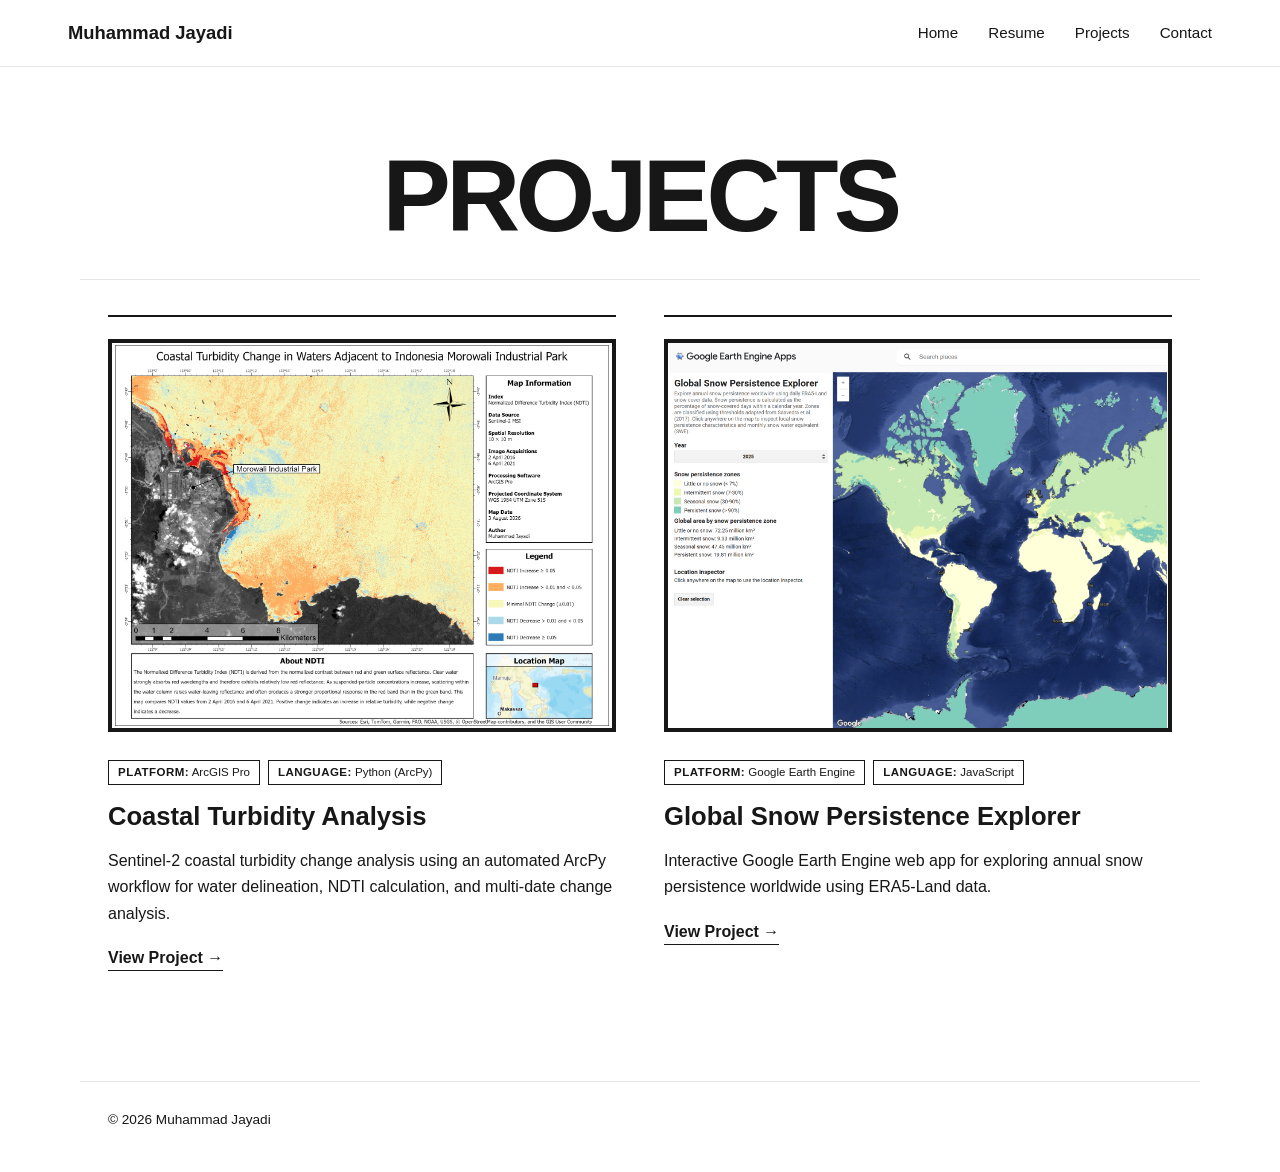
==== projects.html @ cecbf2db "Complete static HTML portfolio redesign" ====
<!DOCTYPE html>
<html lang="en">

<head>
  <meta charset="UTF-8">
  <meta name="viewport" content="width=device-width, initial-scale=1.0">

  <title>Projects | Muhammad Jayadi</title>

  <link rel="stylesheet" href="styles.css">

  <style>

    .portfolio-index-heading {
      max-width: 1120px;
      margin: 0 auto;
      padding: 80px 28px 35px;
      text-align: center;
    }

    .portfolio-index-heading h1 {
      font-size: clamp(4rem, 8vw, 7rem);
      line-height: 0.95;
      letter-spacing: -0.045em;
      font-weight: 800;
    }

    .portfolio-index-grid {
      padding-top: 35px;
    }

    .project-metadata {
      display: flex;
      flex-wrap: wrap;
      gap: 8px;
      margin-bottom: 16px;
    }

    .metadata-tag {
      display: inline-block;
      border: 1px solid #171717;
      padding: 6px 9px;
      font-size: 0.72rem;
      line-height: 1;
    }

    .metadata-tag strong {
      font-weight: 800;
      letter-spacing: 0.04em;
    }

    @media (max-width: 800px) {

      .portfolio-index-heading {
        padding-top: 60px;
        padding-bottom: 25px;
      }

      .portfolio-index-grid {
        padding-top: 25px;
      }

    }

  </style>

</head>


<body>

  <!-- Navigation -->

  <header class="site-header">

    <nav class="navbar">

      <a class="site-name" href="index.html">
        Muhammad Jayadi
      </a>

      <ul class="nav-links">
        <li><a href="index.html">Home</a></li>
        <li><a href="resume.html">Resume</a></li>
        <li><a href="projects.html">Projects</a></li>
        <li><a href="contact.html">Contact</a></li>
      </ul>

    </nav>

  </header>


  <main>

    <!-- Page Heading -->

    <section class="portfolio-index-heading">
      <h1>PROJECTS</h1>
    </section>


    <!-- Projects Grid -->

    <section class="projects-section portfolio-index-grid">

      <div class="projects-grid">


        <!-- Coastal Turbidity Analysis -->

        <article class="project-card">

          <a
            class="project-image project-image-map"
            href="coastal-turbidity-analysis.html"
          >

            <img
              src="images/morowali_turbidity_map.png"
              alt="Coastal turbidity change map near the Indonesia Morowali Industrial Park"
            >

          </a>


          <div class="project-content">

            <div class="project-metadata">

              <span class="metadata-tag">
                <strong>PLATFORM:</strong> ArcGIS Pro
              </span>

              <span class="metadata-tag">
                <strong>LANGUAGE:</strong> Python (ArcPy)
              </span>

            </div>


            <h3>
              Coastal Turbidity Analysis
            </h3>

            <p>
              Sentinel-2 coastal turbidity change analysis using an automated
              ArcPy workflow for water delineation, NDTI calculation, and
              multi-date change analysis.
            </p>

            <a
              class="project-link"
              href="coastal-turbidity-analysis.html"
            >
              View Project →
            </a>

          </div>

        </article>


        <!-- Global Snow Persistence Explorer -->

        <article class="project-card">

          <a
            class="project-image"
            href="global-snow-persistence-explorer.html"
          >

            <img
              src="images/snow_persistence_explorer.png"
              alt="Global Snow Persistence Explorer Google Earth Engine web app"
            >

          </a>


          <div class="project-content">

            <div class="project-metadata">

              <span class="metadata-tag">
                <strong>PLATFORM:</strong> Google Earth Engine
              </span>

              <span class="metadata-tag">
                <strong>LANGUAGE:</strong> JavaScript
              </span>

            </div>


            <h3>
              Global Snow Persistence Explorer
            </h3>

            <p>
              Interactive Google Earth Engine web app for exploring annual
              snow persistence worldwide using ERA5-Land data.
            </p>

            <a
              class="project-link"
              href="global-snow-persistence-explorer.html"
            >
              View Project →
            </a>

          </div>

        </article>


      </div>

    </section>

  </main>


  <!-- Footer -->

  <footer class="site-footer">
    <p>© 2026 Muhammad Jayadi</p>
  </footer>

</body>

</html>
---- styles.css ----
/* -------------------------------------------------------
   Base
------------------------------------------------------- */

* {
  box-sizing: border-box;
  margin: 0;
  padding: 0;
}

html {
  scroll-behavior: smooth;
}

body {
  font-family: "Segoe UI", Arial, Helvetica, sans-serif;
  background: #ffffff;
  color: #171717;
}

a {
  color: inherit;
  text-decoration: none;
}

img {
  display: block;
  max-width: 100%;
}


/* -------------------------------------------------------
   Navigation
------------------------------------------------------- */

.site-header {
  width: 100%;
  background: #ffffff;
  border-bottom: 1px solid #e5e5e5;
}

.navbar {
  max-width: 1200px;
  margin: 0 auto;
  padding: 22px 28px;

  display: flex;
  align-items: center;
  justify-content: space-between;
}

.site-name {
  font-size: 1.15rem;
  font-weight: 700;
}

.nav-links {
  list-style: none;

  display: flex;
  align-items: center;
  gap: 30px;
}

.nav-links a {
  font-size: 0.95rem;
  padding-bottom: 4px;

  border-bottom: 2px solid transparent;

  transition: border-color 0.2s ease;
}

.nav-links a:hover {
  border-bottom-color: #171717;
}


/* -------------------------------------------------------
   Hero
------------------------------------------------------- */

.hero {
  max-width: 1200px;
  margin: 0 auto;
  padding: 80px 28px 100px;

  display: grid;
  grid-template-columns:
    minmax(300px, 0.9fr)
    minmax(0, 1.2fr);

  gap: 72px;
  align-items: center;
}

.hero-image img {
  width: 100%;
  aspect-ratio: 4 / 5;

  object-fit: cover;
  object-position: center;
}

.hero-content h1 {
  font-size: clamp(2.8rem, 4.5vw, 4.8rem);
  line-height: 1;
  letter-spacing: -0.04em;
  font-weight: 800;
  margin-bottom: 30px;
  white-space: nowrap;
}

@media (max-width: 800px) {
  .hero-content h1 {
    white-space: normal;
  }
}

.hero-intro {
  max-width: 720px;

  font-size: 1.1rem;
  line-height: 1.7;
}

.hero-links {
  display: flex;
  flex-wrap: wrap;

  gap: 12px;
  margin: 32px 0;
}

.hero-links a {
  border: 1px solid #171717;

  padding: 11px 18px;

  font-size: 0.95rem;
  font-weight: 600;

  transition:
    background 0.2s ease,
    color 0.2s ease;
}

.hero-links .primary-button {
  background: #171717;
  color: #ffffff;
}

.hero-links a:hover {
  background: #171717;
  color: #ffffff;
}

.hero-interests {
  border-top: 1px solid #dddddd;
  padding-top: 22px;

  font-size: 0.95rem;
  line-height: 1.7;
}


/* -------------------------------------------------------
   Shared
------------------------------------------------------- */

.section-label {
  font-size: 0.8rem;
  font-weight: 700;
  letter-spacing: 0.14em;
}

.section-heading {
  margin-bottom: 46px;
}

.section-heading .section-label {
  margin-bottom: 10px;
}

.section-heading h2 {
  font-size: clamp(2.5rem, 3.7vw, 3.8rem);
  line-height: 1;
  letter-spacing: -0.035em;
}


/* -------------------------------------------------------
   Homepage Projects
------------------------------------------------------- */

.projects-section {
  max-width: 1120px;
  margin: 0 auto;

  padding: 90px 28px 110px;

  border-top: 1px solid #e5e5e5;
}

.projects-grid {
  display: grid;
  grid-template-columns: repeat(2, minmax(0, 1fr));

  gap: 48px;
}

.project-card {
  border-top: 2px solid #171717;
  padding-top: 22px;
}

.project-image {
  display: block;

  width: 100%;
  aspect-ratio: 11 / 8.5;

  overflow: hidden;

  margin-bottom: 28px;

  background: #ffffff;
  border: 4px solid #171717;
}

.project-image img,
.project-image-map img {
  width: 100%;
  height: 100%;

  object-fit: contain;
  object-position: center;

  transition: opacity 0.25s ease;
}

.project-image:hover img {
  opacity: 0.92;
}

.project-type {
  font-size: 0.78rem;
  font-weight: 700;

  letter-spacing: 0.08em;
  text-transform: uppercase;

  margin-bottom: 14px;
}

.project-card h3 {
  font-size: 1.6rem;
  line-height: 1.2;

  margin-bottom: 16px;
}

.project-card p {
  font-size: 1rem;
  line-height: 1.65;
}

.project-link {
  display: inline-block;

  margin-top: 22px;

  font-weight: 700;

  border-bottom: 1px solid #171717;
  padding-bottom: 3px;
}

.project-link:hover {
  opacity: 0.55;
}


/* -------------------------------------------------------
   Contact Section
------------------------------------------------------- */

.contact-section {
  max-width: 1120px;
  margin: 0 auto;

  padding: 90px 28px;

  border-top: 1px solid #e5e5e5;
}

.contact-section .section-label {
  margin-bottom: 12px;
}

.contact-section h2 {
  font-size: clamp(2.5rem, 4vw, 4rem);
  line-height: 1;

  letter-spacing: -0.035em;

  margin-bottom: 24px;
}

.contact-text {
  font-size: 1.05rem;
  line-height: 1.7;

  margin-bottom: 28px;
}

.contact-links {
  display: flex;
  flex-wrap: wrap;

  gap: 12px;
}

.contact-links a {
  border: 1px solid #171717;

  padding: 11px 18px;

  font-size: 0.95rem;
  font-weight: 600;
}

.contact-links a:hover {
  background: #171717;
  color: #ffffff;
}


/* -------------------------------------------------------
   Resume
------------------------------------------------------- */

.resume-page {
  max-width: 1120px;
  margin: 0 auto;

  padding: 80px 28px 120px;
}

.resume-heading {
  text-align: center;

  padding-bottom: 70px;
}

.resume-heading h1 {
  font-size: clamp(4rem, 8vw, 7rem);
  line-height: 0.95;

  letter-spacing: -0.045em;
  font-weight: 800;
}

.resume-section {
  display: grid;
  grid-template-columns: 240px minmax(0, 1fr);

  gap: 60px;

  padding: 46px 0;

  border-top: 2px solid #171717;
}

.resume-section h2 {
  font-size: 1.35rem;
  line-height: 1.2;
}

.resume-section-content {
  min-width: 0;
}

.resume-entry + .resume-entry {
  margin-top: 42px;
}

.resume-entry-heading {
  display: flex;
  justify-content: space-between;
  align-items: flex-start;

  gap: 30px;

  margin-bottom: 12px;
}

.resume-entry h3 {
  font-size: 1.15rem;
  line-height: 1.35;
}

.resume-role {
  margin-top: 3px;

  font-size: 0.98rem;
  font-style: italic;
}

.resume-date {
  flex-shrink: 0;

  font-size: 0.9rem;
  font-weight: 600;

  text-align: right;
}

.resume-entry p {
  line-height: 1.65;
}

.resume-entry ul {
  padding-left: 20px;
  margin-top: 12px;
}

.resume-entry li {
  line-height: 1.65;
}

.resume-entry li + li {
  margin-top: 8px;
}

.publication-entry p {
  font-size: 1rem;
  line-height: 1.75;
}

.resume-groups {
  display: grid;
  grid-template-columns: repeat(3, minmax(0, 1fr));

  gap: 40px;
}

.resume-groups h3 {
  font-size: 1.05rem;
  margin-bottom: 12px;
}

.resume-groups ul {
  padding-left: 18px;
}

.resume-groups li {
  line-height: 1.6;
}

.resume-groups li + li {
  margin-top: 8px;
}

.skills-grid {
  display: grid;
  grid-template-columns: repeat(2, minmax(0, 1fr));

  gap: 34px 50px;
}

.skills-grid h3 {
  font-size: 1rem;
  margin-bottom: 8px;
}

.skills-grid p {
  line-height: 1.65;
}


/* -------------------------------------------------------
   Portfolio Page
------------------------------------------------------- */

.portfolio-page {
  max-width: 1120px;
  margin: 0 auto;

  padding: 80px 28px 120px;
}


/* Portfolio Heading */

.portfolio-heading {
  max-width: 800px;

  margin-bottom: 90px;
}

.portfolio-heading h1 {
  font-size: clamp(4rem, 8vw, 7rem);
  line-height: 0.95;

  letter-spacing: -0.045em;
  font-weight: 800;

  margin-bottom: 28px;
}

.portfolio-heading p {
  max-width: 650px;

  font-size: 1.15rem;
  line-height: 1.7;
}


/* Individual Projects */

.portfolio-project {
  display: grid;
  grid-template-columns: 90px minmax(0, 1fr);

  gap: 50px;

  padding: 70px 0 100px;

  border-top: 3px solid #171717;
}

.portfolio-project-number {
  font-size: 1.1rem;
  font-weight: 800;

  padding-top: 6px;
}

.portfolio-project-main {
  min-width: 0;
}

.portfolio-project-header {
  max-width: 850px;

  margin-bottom: 38px;
}

.portfolio-project-header h2 {
  font-size: clamp(2.3rem, 4vw, 4rem);
  line-height: 1;

  letter-spacing: -0.035em;

  margin-bottom: 15px;
}

.portfolio-project-subtitle {
  max-width: 780px;

  font-size: 1.05rem;
  line-height: 1.6;
}


/* Portfolio Image */

.portfolio-project-image {
  display: block;

  width: 100%;
  aspect-ratio: 11 / 8.5;

  margin-bottom: 42px;

  overflow: hidden;

  border: 4px solid #171717;
  background: #ffffff;
}

.portfolio-project-image img {
  width: 100%;
  height: 100%;

  object-fit: contain;
  object-position: center;

  transition: opacity 0.25s ease;
}

.portfolio-project-image:hover img {
  opacity: 0.92;
}


/* Portfolio Details */

.portfolio-project-details {
  display: grid;
  grid-template-columns: repeat(2, minmax(0, 1fr));

  gap: 60px;

  padding-top: 8px;
}

.portfolio-project-details h3 {
  font-size: 1.05rem;

  margin-bottom: 14px;
}

.portfolio-project-details p {
  line-height: 1.7;
}

.portfolio-project-details p + p {
  margin-top: 14px;
}

.portfolio-project-details ul {
  padding-left: 20px;
}

.portfolio-project-details li {
  line-height: 1.65;
}

.portfolio-project-details li + li {
  margin-top: 7px;
}


/* Result */

.portfolio-result {
  max-width: 800px;

  margin-top: 36px;

  padding-top: 28px;

  border-top: 1px solid #dddddd;

  font-size: 1rem;
  line-height: 1.7;
}


/* Portfolio Links */

.portfolio-project-links {
  display: flex;
  flex-wrap: wrap;

  gap: 12px;

  margin-top: 38px;
}

.portfolio-project-links a {
  padding: 12px 18px;

  border: 1px solid #171717;

  font-size: 0.95rem;
  font-weight: 700;

  transition:
    background 0.2s ease,
    color 0.2s ease;
}

.portfolio-primary-link {
  background: #171717;
  color: #ffffff;
}

.portfolio-project-links a:hover {
  background: #171717;
  color: #ffffff;
}


/* -------------------------------------------------------
   Footer
------------------------------------------------------- */

.site-footer {
  max-width: 1120px;

  margin: 0 auto;

  padding: 30px 28px 45px;

  border-top: 1px solid #e5e5e5;

  font-size: 0.85rem;
}


/* -------------------------------------------------------
   Responsive
------------------------------------------------------- */

@media (max-width: 800px) {

  .navbar {
    align-items: flex-start;
    flex-direction: column;

    gap: 18px;
  }

  .nav-links {
    flex-wrap: wrap;

    gap: 14px 22px;
  }


  /* Hero */

  .hero {
    grid-template-columns: 1fr;

    gap: 42px;

    padding-top: 50px;
    padding-bottom: 70px;
  }

  .hero-image {
    max-width: 520px;
  }

  .hero-content h1 {
    font-size: clamp(3rem, 14vw, 5rem);
  }


  /* Homepage Projects */

  .projects-section {
    padding-top: 70px;
    padding-bottom: 85px;
  }

  .projects-grid {
    grid-template-columns: 1fr;

    gap: 60px;
  }


  /* Resume */

  .resume-page {
    padding-top: 60px;
  }

  .resume-heading {
    padding-bottom: 55px;
  }

  .resume-section {
    grid-template-columns: 1fr;

    gap: 24px;

    padding: 38px 0;
  }

  .resume-entry-heading {
    flex-direction: column;

    gap: 6px;
  }

  .resume-date {
    text-align: left;
  }

  .resume-groups {
    grid-template-columns: 1fr;

    gap: 28px;
  }

  .skills-grid {
    grid-template-columns: 1fr;

    gap: 28px;
  }


  /* Portfolio */

  .portfolio-page {
    padding-top: 60px;
  }

  .portfolio-heading {
    margin-bottom: 65px;
  }

  .portfolio-project {
    grid-template-columns: 1fr;

    gap: 20px;

    padding: 55px 0 80px;
  }

  .portfolio-project-number {
    font-size: 0.95rem;
  }

  .portfolio-project-details {
    grid-template-columns: 1fr;

    gap: 34px;
  }

}
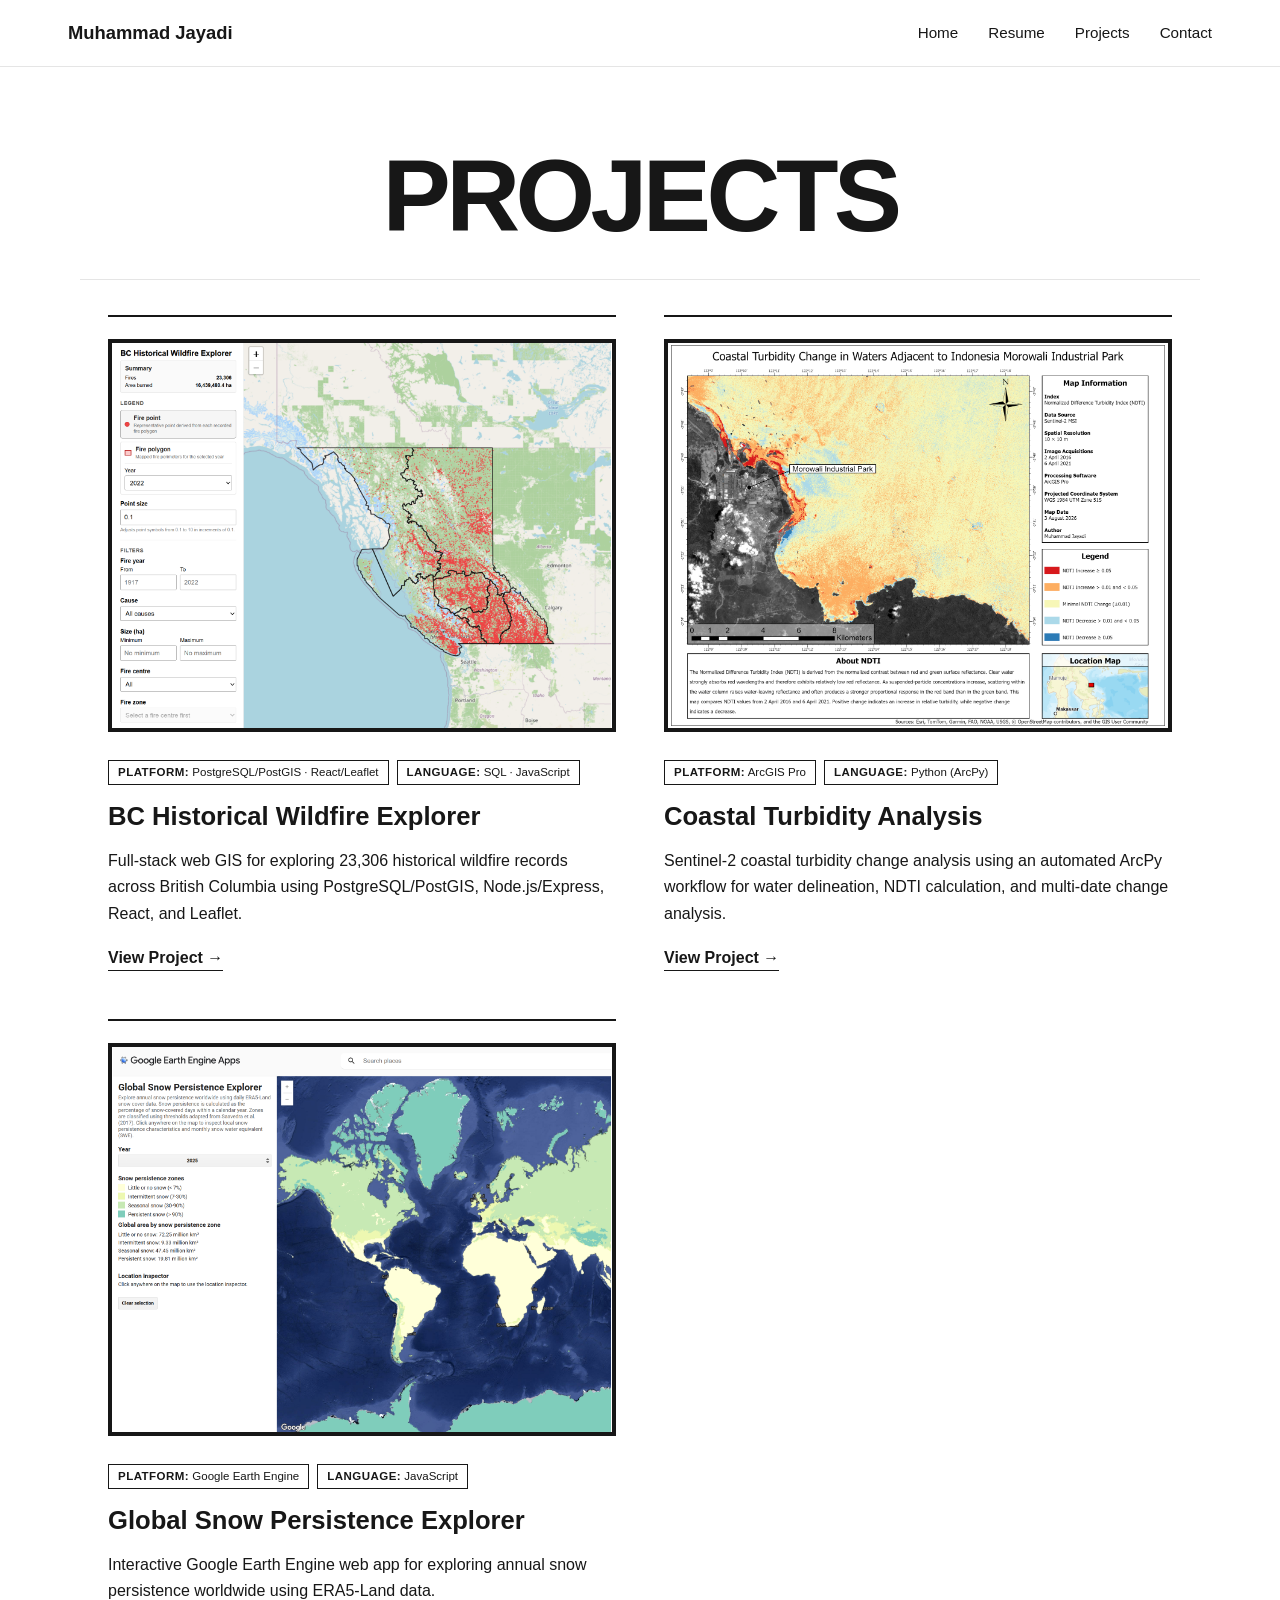
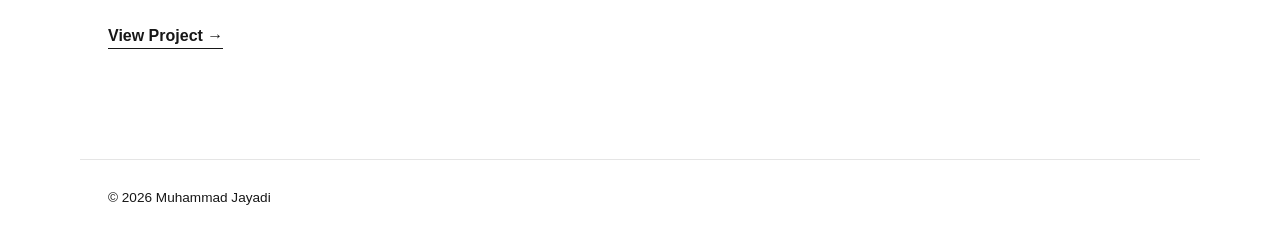
==== commit 4e40ea88: "Add wildfire project and expand resume" ====
--- a/projects.html
+++ b/projects.html
@@ -107,6 +107,60 @@
       <div class="projects-grid">
 
 
+        <!-- BC Historical Wildfire Explorer -->
+
+        <article class="project-card">
+
+          <a
+            class="project-image"
+            href="bc-historical-wildfire-explorer.html"
+          >
+
+            <img
+              src="images/bc_historical_wildfire_explorer.png"
+              alt="BC Historical Wildfire Explorer web GIS showing historical wildfire records and fire-management boundaries"
+            >
+
+          </a>
+
+
+          <div class="project-content">
+
+            <div class="project-metadata">
+
+              <span class="metadata-tag">
+                <strong>PLATFORM:</strong> PostgreSQL/PostGIS · React/Leaflet
+              </span>
+
+              <span class="metadata-tag">
+                <strong>LANGUAGE:</strong> SQL · JavaScript
+              </span>
+
+            </div>
+
+
+            <h3>
+              BC Historical Wildfire Explorer
+            </h3>
+
+            <p>
+              Full-stack web GIS for exploring 23,306 historical wildfire
+              records across British Columbia using PostgreSQL/PostGIS,
+              Node.js/Express, React, and Leaflet.
+            </p>
+
+            <a
+              class="project-link"
+              href="bc-historical-wildfire-explorer.html"
+            >
+              View Project →
+            </a>
+
+          </div>
+
+        </article>
+
+
         <!-- Coastal Turbidity Analysis -->
 
         <article class="project-card">
--- a/styles.css
+++ b/styles.css
@@ -462,6 +462,31 @@
   margin-top: 8px;
 }
 
+
+.certificate-groups {
+  display: grid;
+  grid-template-columns: repeat(2, minmax(0, 1fr));
+
+  gap: 36px 50px;
+}
+
+.certificate-group h3 {
+  font-size: 1.05rem;
+  margin-bottom: 12px;
+}
+
+.certificate-group ul {
+  padding-left: 18px;
+}
+
+.certificate-group li {
+  line-height: 1.6;
+}
+
+.certificate-group li + li {
+  margin-top: 8px;
+}
+
 .skills-grid {
   display: grid;
   grid-template-columns: repeat(2, minmax(0, 1fr));
@@ -789,6 +814,13 @@
     gap: 28px;
   }
 
+  .certificate-groups {
+    grid-template-columns: 1fr;
+
+    gap: 28px;
+  }
+
+
   .skills-grid {
     grid-template-columns: 1fr;
 
